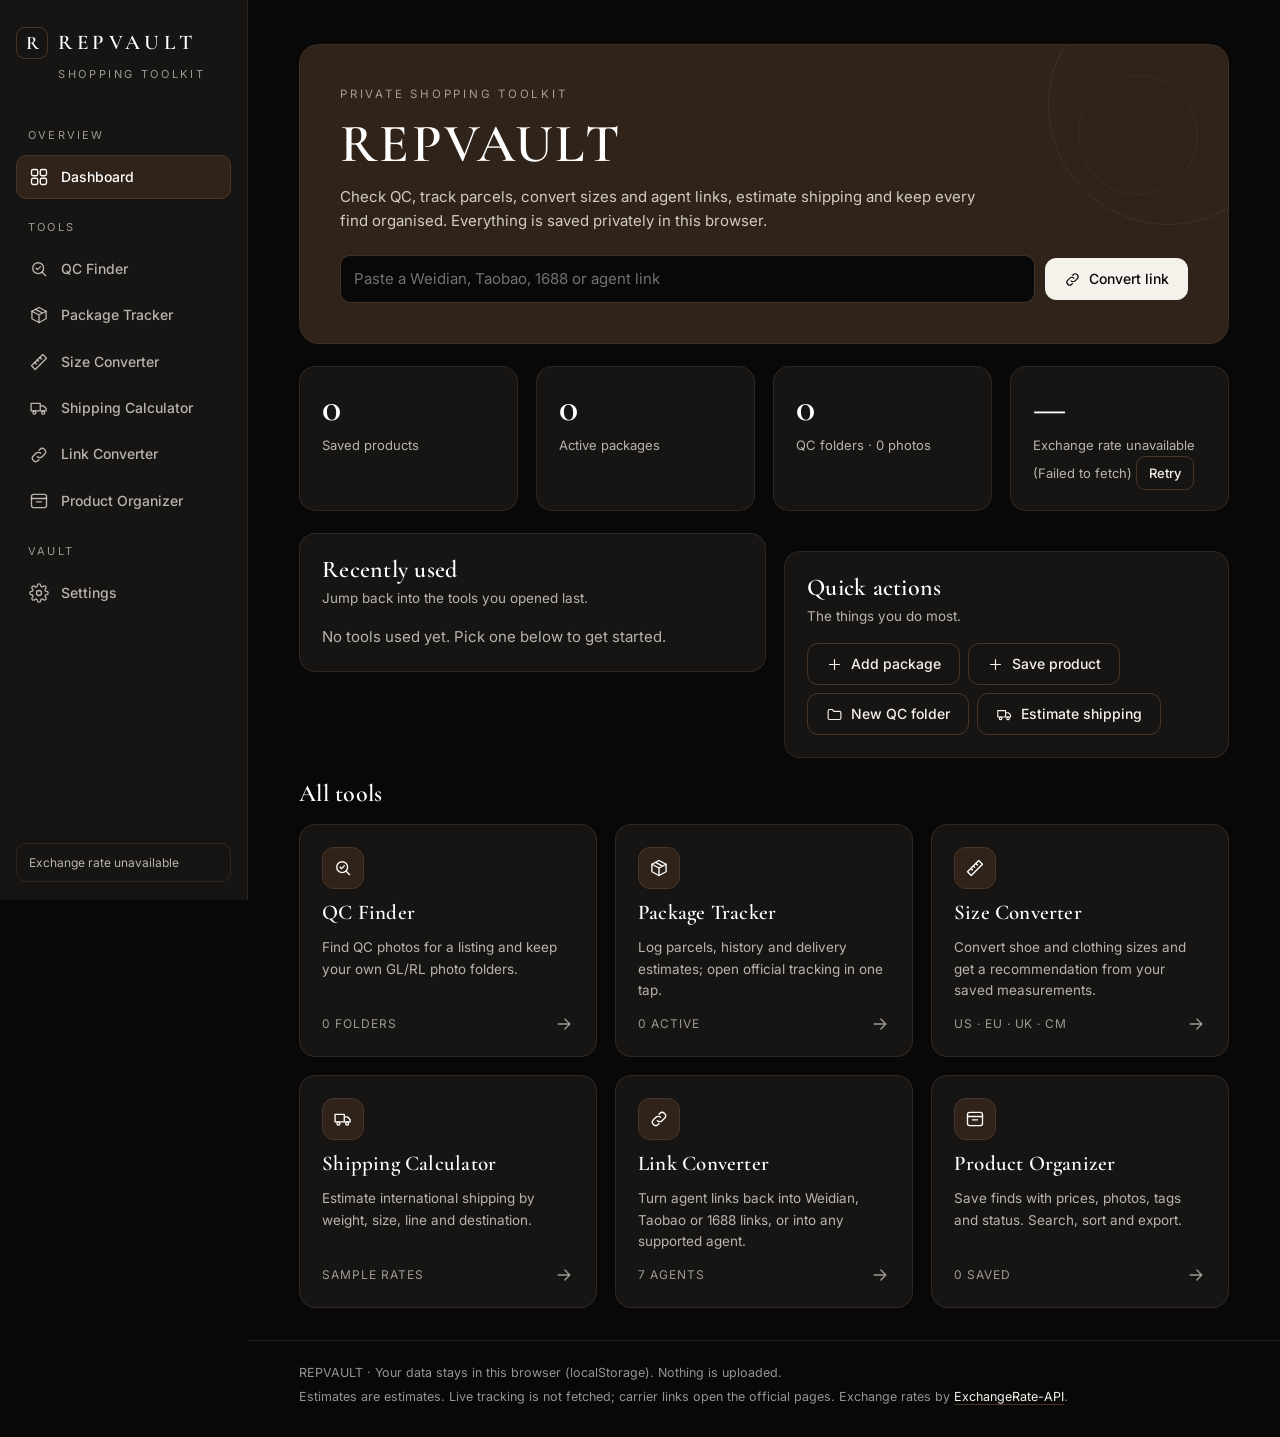
==== index.html @ cf586e97 "REPVAULT: premium shopping toolkit (7 tools, hash SPA, localStorage)" ====
<!doctype html>
<html lang="en">
<head>
  <meta charset="utf-8">
  <meta name="viewport" content="width=device-width, initial-scale=1">
  <title>REPVAULT · Shopping Toolkit</title>
  <meta name="description" content="REPVAULT is a premium toolkit for agent shoppers: QC organizer, package tracker, size converter, shipping estimator, link converter and product organizer.">
  <meta name="theme-color" content="#080808">
  <meta property="og:type" content="website">
  <meta property="og:title" content="REPVAULT · Shopping Toolkit">
  <meta property="og:description" content="QC photos, packages, sizes, shipping estimates, agent links and saved products in one private vault.">
  <meta property="og:url" content="https://darenazhekbarovaboba-source.github.io/repvault/">
  <meta property="og:image" content="https://darenazhekbarovaboba-source.github.io/repvault/assets/og-image.png">
  <meta name="twitter:card" content="summary_large_image">
  <link rel="icon" href="assets/favicon.svg" type="image/svg+xml">
  <link rel="preconnect" href="https://fonts.googleapis.com">
  <link rel="preconnect" href="https://fonts.gstatic.com" crossorigin>
  <link href="https://fonts.googleapis.com/css2?family=Cormorant+Garamond:wght@500;600&family=Inter:wght@400;500;600&display=swap" rel="stylesheet">
  <link rel="stylesheet" href="css/styles.css">
</head>
<body>
  <a class="skip-link" href="#main">Skip to content</a>

  <header class="topbar">
    <button class="icon-btn menu-btn" id="menu-btn" type="button" aria-label="Open menu" aria-controls="sidebar" aria-expanded="false">
      <svg viewBox="0 0 24 24" aria-hidden="true"><path d="M4 7h16M4 12h16M4 17h16"/></svg>
    </button>
    <a class="brand brand--top" href="#/dashboard" aria-label="REPVAULT home"><span class="brand-mark" aria-hidden="true">R</span><span class="brand-word">REPVAULT</span></a>
    <span class="topbar-spacer"></span>
  </header>

  <div class="scrim" id="scrim" hidden></div>

  <aside class="sidebar" id="sidebar" aria-label="Primary">
    <a class="brand" href="#/dashboard" aria-label="REPVAULT home"><span class="brand-mark" aria-hidden="true">R</span><span class="brand-word">REPVAULT</span></a>
    <p class="brand-sub">Shopping toolkit</p>
    <nav class="nav" id="nav"></nav>
    <div class="sidebar-foot">
      <div class="fx-chip" id="fx-chip" aria-live="polite">Loading rate…</div>
    </div>
  </aside>

  <main id="main" class="main" tabindex="-1">
    <div id="view" class="view" aria-live="polite"></div>
    <footer class="footer">
      <p>REPVAULT · Your data stays in this browser (localStorage). Nothing is uploaded.</p>
      <p>Estimates are estimates. Live tracking is not fetched; carrier links open the official pages. Exchange rates by <a href="https://www.exchangerate-api.com" target="_blank" rel="noopener">ExchangeRate-API</a>.</p>
    </footer>
  </main>

  <div class="toasts" id="toasts" role="status" aria-live="polite" aria-atomic="false"></div>

  <dialog class="modal" id="modal" aria-labelledby="modal-title">
    <form method="dialog" class="modal-inner" id="modal-form">
      <div class="modal-head">
        <h2 id="modal-title" class="modal-title"></h2>
        <button class="icon-btn" type="button" data-modal-close aria-label="Close">
          <svg viewBox="0 0 24 24" aria-hidden="true"><path d="M6 6l12 12M18 6L6 18"/></svg>
        </button>
      </div>
      <div class="modal-body" id="modal-body"></div>
      <div class="modal-actions" id="modal-actions"></div>
    </form>
  </dialog>

  <dialog class="lightbox" id="lightbox" aria-label="Photo viewer">
    <div class="lightbox-inner">
      <button class="icon-btn lb-close" type="button" id="lb-close" aria-label="Close viewer"><svg viewBox="0 0 24 24" aria-hidden="true"><path d="M6 6l12 12M18 6L6 18"/></svg></button>
      <button class="icon-btn lb-nav lb-prev" type="button" id="lb-prev" aria-label="Previous photo"><svg viewBox="0 0 24 24" aria-hidden="true"><path d="M15 5l-7 7 7 7"/></svg></button>
      <figure class="lb-figure"><img id="lb-img" alt=""><figcaption id="lb-cap"></figcaption></figure>
      <button class="icon-btn lb-nav lb-next" type="button" id="lb-next" aria-label="Next photo"><svg viewBox="0 0 24 24" aria-hidden="true"><path d="M9 5l7 7-7 7"/></svg></button>
    </div>
  </dialog>

  <noscript><p class="noscript">REPVAULT needs JavaScript to run.</p></noscript>

  <script src="js/core.js"></script>
  <script src="js/links.js"></script>
  <script src="js/tools/dashboard.js"></script>
  <script src="js/tools/qc.js"></script>
  <script src="js/tools/packages.js"></script>
  <script src="js/tools/sizes.js"></script>
  <script src="js/tools/shipping.js"></script>
  <script src="js/tools/converter.js"></script>
  <script src="js/tools/products.js"></script>
  <script src="js/tools/settings.js"></script>
  <script src="js/app.js"></script>
</body>
</html>
---- css/styles.css ----
/* REPVAULT — strict palette: #080808 #171513 #302319 #493629 #F5F1EB #FFFFFF */
:root {
  --black: #080808;
  --char: #171513;
  --brown: #302319;
  --warm: #493629;
  --off: #F5F1EB;
  --white: #FFFFFF;

  --text: var(--off);
  --text-strong: var(--white);
  --muted: rgba(245, 241, 235, 0.72);
  --faint: rgba(245, 241, 235, 0.6);
  --line: rgba(73, 54, 41, 0.9);
  --line-soft: rgba(73, 54, 41, 0.55);
  --overlay: rgba(8, 8, 8, 0.78);

  --radius: 16px;
  --radius-sm: 10px;
  --radius-xs: 7px;
  --sidebar-w: 248px;
  --topbar-h: 60px;
  --ease: cubic-bezier(.2, .7, .2, 1);
  --serif: "Cormorant Garamond", "Iowan Old Style", Georgia, serif;
  --sans: "Inter", ui-sans-serif, system-ui, -apple-system, "Segoe UI", Roboto, sans-serif;
  --mono: ui-monospace, SFMono-Regular, Menlo, Consolas, monospace;
}

*, *::before, *::after { box-sizing: border-box; }
html { -webkit-text-size-adjust: 100%; scroll-behavior: smooth; }
body {
  margin: 0;
  background: var(--black);
  color: var(--text);
  font: 400 15px/1.6 var(--sans);
  -webkit-font-smoothing: antialiased;
  min-height: 100vh;
}
img { max-width: 100%; display: block; }
a { color: var(--off); text-underline-offset: 3px; text-decoration-color: var(--warm); }
a:hover { color: var(--white); text-decoration-color: var(--off); }
button, input, select, textarea { font: inherit; color: inherit; }
svg { width: 20px; height: 20px; fill: none; stroke: currentColor; stroke-width: 1.6; stroke-linecap: round; stroke-linejoin: round; flex: none; }
h1, h2, h3 { font-family: var(--serif); font-weight: 600; color: var(--text-strong); letter-spacing: .01em; margin: 0; line-height: 1.15; }
h1 { font-size: clamp(30px, 4vw, 44px); }
h2 { font-size: 24px; }
h3 { font-size: 19px; }
p { margin: 0; }
::selection { background: var(--warm); color: var(--white); }

:focus-visible { outline: 2px solid var(--off); outline-offset: 2px; border-radius: 6px; }

.skip-link {
  position: fixed; left: 12px; top: -60px; z-index: 100;
  background: var(--off); color: var(--black); padding: 10px 14px; border-radius: var(--radius-xs);
  font-weight: 600; text-decoration: none; transition: top .2s var(--ease);
}
.skip-link:focus { top: 12px; }
.sr-only { position: absolute !important; width: 1px; height: 1px; padding: 0; margin: -1px; overflow: hidden; clip: rect(0 0 0 0); white-space: nowrap; border: 0; }
.noscript { padding: 24px; text-align: center; }

/* ---------- Layout ---------- */
.topbar {
  display: none; position: sticky; top: 0; z-index: 30; height: var(--topbar-h);
  align-items: center; gap: 10px; padding: 0 14px;
  background: rgba(8, 8, 8, 0.92); border-bottom: 1px solid var(--line-soft);
  backdrop-filter: blur(10px);
}
.topbar-spacer { width: 40px; }
.brand { display: inline-flex; align-items: center; gap: 10px; text-decoration: none; color: var(--white); }
.brand--top { margin: 0 auto; }
.brand-mark {
  width: 32px; height: 32px; border-radius: 9px; display: grid; place-items: center;
  background: var(--char); border: 1px solid var(--warm); font-family: var(--serif); font-weight: 600; font-size: 19px;
}
.brand-word { font-family: var(--serif); font-weight: 600; font-size: 21px; letter-spacing: .22em; }
.brand-sub { color: var(--faint); font-size: 11px; letter-spacing: .24em; text-transform: uppercase; margin: 6px 0 26px 42px; }

.sidebar {
  position: fixed; inset: 0 auto 0 0; width: var(--sidebar-w); z-index: 40;
  background: var(--char); border-right: 1px solid var(--line-soft);
  padding: 26px 16px 18px; display: flex; flex-direction: column; overflow-y: auto;
}
.nav { display: flex; flex-direction: column; gap: 2px; }
.nav-group { color: var(--faint); font-size: 11px; letter-spacing: .2em; text-transform: uppercase; margin: 18px 12px 8px; }
.nav a {
  display: flex; align-items: center; gap: 12px; padding: 10px 12px; border-radius: var(--radius-sm);
  color: var(--muted); text-decoration: none; font-weight: 500; font-size: 14px;
  border: 1px solid transparent; transition: background .2s var(--ease), color .2s var(--ease), border-color .2s var(--ease);
}
.nav a:hover { background: rgba(48, 35, 25, .55); color: var(--white); }
.nav a[aria-current="page"] { background: var(--brown); color: var(--white); border-color: var(--warm); }
.sidebar-foot { margin-top: auto; padding-top: 18px; }
.fx-chip { font-size: 12px; color: var(--muted); border: 1px solid var(--line-soft); border-radius: var(--radius-sm); padding: 10px 12px; line-height: 1.45; }
.fx-chip strong { color: var(--white); font-weight: 600; }

.main { margin-left: var(--sidebar-w); min-height: 100vh; display: flex; flex-direction: column; outline: none; scroll-margin-top: 16px; }
.view { padding: 44px clamp(18px, 4vw, 56px) 32px; max-width: 1240px; width: 100%; flex: 1; }
.view-enter { animation: rise .45s var(--ease) both; }
@keyframes rise { from { opacity: 0; transform: translateY(8px); } to { opacity: 1; transform: none; } }
.footer { padding: 22px clamp(18px, 4vw, 56px) 30px; color: var(--faint); font-size: 12.5px; border-top: 1px solid var(--line-soft); display: grid; gap: 4px; max-width: 1240px; }

.scrim { position: fixed; inset: 0; background: var(--overlay); z-index: 35; }

@media (max-width: 960px) {
  .topbar { display: flex; }
  .sidebar { transform: translateX(-102%); transition: transform .3s var(--ease); box-shadow: none; }
  .sidebar.open { transform: none; }
  .sidebar .brand { display: none; }
  .brand-sub { margin: 0 0 14px 12px; }
  .main { margin-left: 0; scroll-margin-top: calc(var(--topbar-h) + 12px); }
  .view { padding-top: 28px; }
}

/* ---------- Page header ---------- */
.page-head { display: flex; flex-wrap: wrap; align-items: flex-end; justify-content: space-between; gap: 16px; margin-bottom: 28px; }
.eyebrow { color: var(--faint); font-size: 11.5px; letter-spacing: .24em; text-transform: uppercase; margin-bottom: 10px; display: block; }
.lede { color: var(--muted); max-width: 640px; margin-top: 10px; }
.page-actions { display: flex; flex-wrap: wrap; gap: 10px; }

/* ---------- Cards / grids ---------- */
.card {
  background: var(--char); border: 1px solid var(--line-soft); border-radius: var(--radius);
  padding: 22px; min-width: 0;
}
.card + .card { margin-top: 18px; }
.card-head { display: flex; align-items: center; justify-content: space-between; gap: 12px; margin-bottom: 16px; flex-wrap: wrap; }
.card-sub { color: var(--muted); font-size: 13.5px; margin-top: 4px; }
.grid { display: grid; gap: 18px; }
.grid-2 { grid-template-columns: repeat(2, minmax(0, 1fr)); }
.grid-3 { grid-template-columns: repeat(3, minmax(0, 1fr)); }
.grid-4 { grid-template-columns: repeat(4, minmax(0, 1fr)); }
.split { display: grid; grid-template-columns: minmax(0, 1.05fr) minmax(0, 1fr); gap: 18px; align-items: start; }
@media (max-width: 1100px) { .grid-4 { grid-template-columns: repeat(2, minmax(0, 1fr)); } .grid-3 { grid-template-columns: repeat(2, minmax(0, 1fr)); } }
@media (max-width: 820px) { .split, .grid-2 { grid-template-columns: minmax(0, 1fr); } }
@media (max-width: 560px) { .grid-3, .grid-4 { grid-template-columns: minmax(0, 1fr); } .grid-4.stats { grid-template-columns: repeat(2, minmax(0, 1fr)); gap: 12px; } .grid-4.stats .stat-num { font-size: 32px; } .card { padding: 18px; } }
.stack { display: grid; gap: 14px; }
.row { display: flex; gap: 10px; align-items: center; flex-wrap: wrap; }
.row-end { justify-content: flex-end; }
.spacer { flex: 1; }
.divider { height: 1px; background: var(--line-soft); margin: 18px 0; border: 0; }

/* Tool tiles */
.tile {
  display: flex; flex-direction: column; gap: 12px; text-decoration: none; color: var(--text);
  background: var(--char); border: 1px solid var(--line-soft); border-radius: var(--radius); padding: 22px;
  transition: transform .25s var(--ease), border-color .25s var(--ease), background .25s var(--ease);
  min-width: 0;
}
.tile:hover { transform: translateY(-3px); border-color: var(--warm); background: #1b1815; color: var(--text); }
.tile-icon { width: 42px; height: 42px; border-radius: 12px; display: grid; place-items: center; background: var(--brown); border: 1px solid var(--warm); color: var(--white); }
.tile h3 { font-size: 21px; }
.tile p { color: var(--muted); font-size: 13.5px; }
.tile-meta { margin-top: auto; color: var(--faint); font-size: 12px; letter-spacing: .08em; text-transform: uppercase; display: flex; justify-content: space-between; align-items: center; }

.stat { background: var(--char); border: 1px solid var(--line-soft); border-radius: var(--radius); padding: 20px 22px; }
.stat-num { font-family: var(--serif); font-size: 40px; font-weight: 600; color: var(--white); line-height: 1; }
.stat-label { color: var(--muted); font-size: 13px; margin-top: 8px; }

.hero {
  border: 1px solid var(--line-soft); border-radius: calc(var(--radius) + 4px); padding: clamp(24px, 4vw, 40px);
  background: var(--brown); position: relative; overflow: hidden; margin-bottom: 22px;
}
.hero::after { content: ""; position: absolute; right: -60px; top: -60px; width: 240px; height: 240px; border-radius: 50%; border: 1px solid var(--warm); opacity: .7; }
.hero::before { content: ""; position: absolute; right: 30px; top: 30px; width: 120px; height: 120px; border-radius: 50%; border: 1px solid var(--warm); opacity: .5; }
.hero h1 { font-size: clamp(34px, 5vw, 54px); letter-spacing: .04em; }
.hero .lede { color: rgba(245, 241, 235, .82); }
.hero .row { margin-top: 22px; position: relative; z-index: 1; }

/* ---------- Forms ---------- */
.field { display: grid; gap: 6px; min-width: 0; }
.field > span, .label { font-size: 12.5px; font-weight: 500; color: var(--muted); letter-spacing: .02em; }
.hint { font-size: 12.5px; color: var(--faint); }
.input, .select, .textarea {
  width: 100%; background: var(--black); border: 1px solid var(--line); border-radius: var(--radius-sm);
  padding: 11px 13px; color: var(--white); min-height: 44px; transition: border-color .2s var(--ease), background .2s var(--ease);
}
.textarea { min-height: 96px; resize: vertical; line-height: 1.5; }
.input::placeholder, .textarea::placeholder { color: rgba(245, 241, 235, .45); }
.input:hover, .select:hover, .textarea:hover { border-color: rgba(245, 241, 235, .35); }
.input:focus, .select:focus, .textarea:focus { outline: none; border-color: var(--off); background: #0d0c0b; }
.input[aria-invalid="true"], .textarea[aria-invalid="true"] { border-color: var(--off); border-style: dashed; }
.select { appearance: none; padding-right: 36px; background-image: url("data:image/svg+xml,%3Csvg xmlns='http://www.w3.org/2000/svg' viewBox='0 0 24 24' fill='none' stroke='%23F5F1EB' stroke-width='1.8' stroke-linecap='round'%3E%3Cpath d='M6 9l6 6 6-6'/%3E%3C/svg%3E"); background-repeat: no-repeat; background-position: right 12px center; background-size: 16px; }
.select option { background: var(--char); color: var(--off); }
.field-error { font-size: 12.5px; color: var(--white); display: flex; gap: 6px; align-items: center; }
.field-error::before { content: "!"; display: inline-grid; place-items: center; width: 16px; height: 16px; border-radius: 50%; border: 1px solid var(--off); font-size: 11px; font-weight: 700; }
.form-grid { display: grid; gap: 14px; grid-template-columns: repeat(2, minmax(0, 1fr)); }
.form-grid .full { grid-column: 1 / -1; }
@media (max-width: 560px) { .form-grid { grid-template-columns: minmax(0, 1fr); } }
.input-group { display: flex; gap: 8px; }
.input-group .input { flex: 1; min-width: 0; }
input[type="file"].input { padding: 9px; }
input[type="file"]::file-selector-button { background: var(--brown); color: var(--off); border: 1px solid var(--warm); border-radius: 8px; padding: 6px 12px; margin-right: 10px; cursor: pointer; }
input[type="date"]::-webkit-calendar-picker-indicator { filter: invert(.9); }
input[type="checkbox"] { accent-color: var(--off); width: 18px; height: 18px; }

/* Segmented */
.seg { display: inline-flex; padding: 3px; background: var(--black); border: 1px solid var(--line); border-radius: 12px; gap: 2px; flex-wrap: wrap; }
.seg button { border: 0; background: transparent; color: var(--muted); padding: 7px 14px; border-radius: 9px; cursor: pointer; font-size: 13px; font-weight: 500; min-height: 34px; transition: background .2s var(--ease), color .2s var(--ease); }
.seg button:hover { color: var(--white); }
.seg button[aria-pressed="true"], .seg button[aria-selected="true"] { background: var(--off); color: var(--black); }

/* ---------- Buttons ---------- */
.btn {
  display: inline-flex; align-items: center; justify-content: center; gap: 8px; min-height: 42px;
  padding: 0 18px; border-radius: 11px; border: 1px solid var(--warm); background: transparent; color: var(--off);
  font-weight: 500; font-size: 14px; cursor: pointer; text-decoration: none; white-space: nowrap;
  transition: background .2s var(--ease), border-color .2s var(--ease), color .2s var(--ease), transform .15s var(--ease);
}
.btn:hover { background: var(--brown); border-color: rgba(245, 241, 235, .4); color: var(--white); }
.btn:active { transform: translateY(1px); }
.btn svg { width: 17px; height: 17px; }
.btn-primary { background: var(--off); color: var(--black); border-color: var(--off); }
.btn-primary:hover { background: var(--white); color: var(--black); border-color: var(--white); }
.btn-ghost { border-color: transparent; }
.btn-ghost:hover { border-color: var(--line); }
.btn-sm { min-height: 34px; padding: 0 12px; font-size: 13px; border-radius: 9px; }
.btn-danger:hover { background: var(--off); color: var(--black); border-color: var(--off); }
.btn[disabled], .btn[aria-busy="true"] { opacity: .55; cursor: not-allowed; pointer-events: none; }
.icon-btn { width: 40px; height: 40px; display: inline-grid; place-items: center; border-radius: 10px; border: 1px solid transparent; background: transparent; color: var(--off); cursor: pointer; transition: background .2s var(--ease), border-color .2s var(--ease); }
.icon-btn:hover { background: var(--brown); border-color: var(--warm); }

.spinner { width: 16px; height: 16px; border-radius: 50%; border: 2px solid rgba(245, 241, 235, .25); border-top-color: var(--off); animation: spin .8s linear infinite; display: inline-block; flex: none; }
@keyframes spin { to { transform: rotate(360deg); } }
.skeleton { background: var(--brown); border-radius: 8px; animation: pulse 1.4s ease-in-out infinite; min-height: 14px; }
@keyframes pulse { 50% { opacity: .5; } }

/* ---------- Badges / status (palette-only, distinguished by fill/border/weight) ---------- */
.badge {
  display: inline-flex; align-items: center; gap: 6px; padding: 3px 10px; border-radius: 999px;
  font-size: 12px; font-weight: 500; border: 1px solid var(--warm); color: var(--off); background: transparent; white-space: nowrap; line-height: 1.5;
}
.badge-solid { background: var(--off); color: var(--black); border-color: var(--off); font-weight: 600; }
.badge-brown { background: var(--brown); border-color: var(--warm); }
.badge-dashed { border-style: dashed; border-color: var(--off); font-weight: 600; }
.badge-muted { color: var(--muted); border-color: var(--line-soft); }
.badge .dot { width: 6px; height: 6px; border-radius: 50%; background: currentColor; }
.badge-ring .dot { background: transparent; border: 1.5px solid currentColor; width: 8px; height: 8px; }

/* ---------- Notices ---------- */
.notice { display: flex; gap: 12px; align-items: flex-start; border: 1px solid var(--line); background: rgba(48, 35, 25, .5); border-radius: var(--radius-sm); padding: 12px 14px; font-size: 13.5px; color: var(--muted); }
.notice svg { margin-top: 2px; color: var(--off); }
.notice strong { color: var(--white); font-weight: 600; }
.notice-error { border-style: dashed; border-color: var(--off); color: var(--off); background: transparent; }

.empty { text-align: center; padding: 42px 20px; color: var(--muted); border: 1px dashed var(--line); border-radius: var(--radius); }
.empty h3 { margin-bottom: 6px; }
.empty .btn { margin-top: 16px; }
.empty-icon { width: 52px; height: 52px; margin: 0 auto 14px; border-radius: 14px; display: grid; place-items: center; border: 1px solid var(--warm); background: var(--brown); color: var(--white); }

/* ---------- Tables ---------- */
.table-wrap { overflow-x: auto; border: 1px solid var(--line-soft); border-radius: var(--radius-sm); }
table { width: 100%; border-collapse: collapse; font-size: 13.5px; }
th, td { padding: 10px 12px; text-align: left; border-bottom: 1px solid var(--line-soft); white-space: nowrap; }
th { color: var(--faint); font-weight: 500; font-size: 11.5px; letter-spacing: .12em; text-transform: uppercase; background: rgba(48, 35, 25, .35); }
tr:last-child td { border-bottom: 0; }
tr.is-hit td { background: var(--brown); color: var(--white); font-weight: 600; }
td .input { min-height: 36px; padding: 6px 9px; min-width: 76px; }
.num { font-variant-numeric: tabular-nums; }

/* ---------- Lists / items ---------- */
.list { display: grid; gap: 12px; }
.item { background: var(--char); border: 1px solid var(--line-soft); border-radius: var(--radius); padding: 18px; display: grid; gap: 12px; transition: border-color .2s var(--ease); min-width: 0; }
.item:hover { border-color: var(--warm); }
.item-head { display: flex; gap: 12px; align-items: flex-start; justify-content: space-between; flex-wrap: wrap; }
.item-title { font-family: var(--serif); font-size: 21px; font-weight: 600; color: var(--white); overflow-wrap: anywhere; }
.item-meta { color: var(--muted); font-size: 13px; display: flex; flex-wrap: wrap; gap: 6px 14px; }
.mono { font-family: var(--mono); font-size: 13px; overflow-wrap: anywhere; }
.actions { display: flex; flex-wrap: wrap; gap: 8px; }

.timeline { list-style: none; margin: 0; padding: 0 0 0 4px; display: grid; gap: 10px; }
.timeline li { position: relative; padding-left: 20px; font-size: 13.5px; }
.timeline li::before { content: ""; position: absolute; left: 0; top: 7px; width: 8px; height: 8px; border-radius: 50%; border: 1.5px solid var(--off); }
.timeline li:first-child::before { background: var(--off); }
.timeline li:not(:last-child)::after { content: ""; position: absolute; left: 3.5px; top: 18px; bottom: -10px; width: 1px; background: var(--warm); }
.timeline time { color: var(--faint); font-size: 12px; display: block; }
.timeline p { overflow-wrap: anywhere; }

/* Products */
.products.grid-view { display: grid; gap: 16px; grid-template-columns: repeat(auto-fill, minmax(230px, 1fr)); }
.products.list-view { display: grid; gap: 12px; }
.pcard { background: var(--char); border: 1px solid var(--line-soft); border-radius: var(--radius); overflow: hidden; display: flex; flex-direction: column; transition: transform .25s var(--ease), border-color .25s var(--ease); min-width: 0; }
.pcard:hover { border-color: var(--warm); transform: translateY(-2px); }
.pcard-img { aspect-ratio: 4 / 3; background: var(--brown); display: grid; place-items: center; color: var(--faint); overflow: hidden; border: 0; padding: 0; width: 100%; cursor: pointer; }
.pcard-img img { width: 100%; height: 100%; object-fit: cover; }
.pcard-img.is-empty { cursor: default; }
.pcard-body { padding: 16px; display: grid; gap: 8px; flex: 1; align-content: start; }
.pcard-title { font-family: var(--serif); font-size: 20px; font-weight: 600; color: var(--white); line-height: 1.2; overflow-wrap: anywhere; }
.price { font-variant-numeric: tabular-nums; color: var(--white); font-weight: 600; }
.price small { color: var(--muted); font-weight: 400; margin-left: 6px; }
.tags { display: flex; flex-wrap: wrap; gap: 6px; }
.pcard-foot { padding: 12px 16px; border-top: 1px solid var(--line-soft); display: flex; gap: 6px; flex-wrap: wrap; }
.list-view .pcard { flex-direction: row; }
.list-view .pcard-img { width: 150px; aspect-ratio: auto; min-height: 120px; flex: none; }
.list-view .pcard-foot { border-top: 0; border-left: 1px solid var(--line-soft); flex-direction: column; justify-content: center; }
@media (max-width: 640px) {
  .list-view .pcard { flex-direction: column; }
  .list-view .pcard-img { width: 100%; aspect-ratio: 16 / 9; }
  .list-view .pcard-foot { border-left: 0; border-top: 1px solid var(--line-soft); flex-direction: row; }
}

/* Photos */
.photos { display: grid; grid-template-columns: repeat(auto-fill, minmax(96px, 1fr)); gap: 10px; }
.photo { position: relative; aspect-ratio: 1; border-radius: var(--radius-sm); overflow: hidden; border: 1px solid var(--line-soft); background: var(--brown); }
.photo > button.photo-open { border: 0; padding: 0; width: 100%; height: 100%; cursor: zoom-in; background: none; }
.photo img { width: 100%; height: 100%; object-fit: cover; }
.photo .photo-del { position: absolute; top: 5px; right: 5px; width: 30px; height: 30px; border-radius: 8px; background: var(--overlay); border: 1px solid var(--warm); color: var(--off); display: grid; place-items: center; cursor: pointer; }
.photo .photo-del svg { width: 15px; height: 15px; }
.photo .photo-del:hover { background: var(--off); color: var(--black); }

/* Results */
.result { border: 1px solid var(--warm); border-radius: var(--radius-sm); padding: 16px; background: var(--black); display: grid; gap: 10px; }
.kv { display: grid; grid-template-columns: max-content 1fr; gap: 6px 14px; font-size: 13.5px; }
.kv dt { color: var(--faint); }
.kv dd { margin: 0; color: var(--white); overflow-wrap: anywhere; min-width: 0; }
.big-num { font-family: var(--serif); font-size: 44px; font-weight: 600; color: var(--white); line-height: 1; font-variant-numeric: tabular-nums; }
.out-line { display: grid; grid-template-columns: minmax(0, 1fr) auto; gap: 8px; align-items: center; padding: 10px 12px; border: 1px solid var(--line-soft); border-radius: var(--radius-sm); background: var(--black); }
.out-line .mono { font-size: 12.5px; color: var(--off); }

/* ---------- Toasts ---------- */
.toasts { position: fixed; right: 18px; bottom: 18px; z-index: 90; display: grid; gap: 10px; width: min(360px, calc(100vw - 36px)); }
.toast {
  display: flex; gap: 10px; align-items: flex-start; padding: 13px 14px; border-radius: 12px;
  background: var(--char); border: 1px solid var(--warm); color: var(--off); font-size: 13.5px;
  box-shadow: 0 12px 30px rgba(8, 8, 8, .6); animation: toastIn .3s var(--ease) both;
}
.toast.is-error { border-style: dashed; border-color: var(--off); }
.toast.is-success { background: var(--off); color: var(--black); border-color: var(--off); }
.toast.leaving { animation: toastOut .25s var(--ease) both; }
.toast-msg { flex: 1; overflow-wrap: anywhere; }
@keyframes toastIn { from { opacity: 0; transform: translateY(10px); } to { opacity: 1; transform: none; } }
@keyframes toastOut { to { opacity: 0; transform: translateY(6px); } }

/* ---------- Modal ---------- */
dialog { padding: 0; border: 0; background: transparent; color: var(--off); max-width: none; max-height: none; }
dialog::backdrop { background: var(--overlay); backdrop-filter: blur(3px); }
.modal { width: min(620px, calc(100vw - 24px)); }
.modal[open] { animation: rise .3s var(--ease) both; }
.modal-inner { background: var(--char); border: 1px solid var(--warm); border-radius: calc(var(--radius) + 2px); max-height: calc(100vh - 40px); display: flex; flex-direction: column; overflow: hidden; }
.modal-head { display: flex; align-items: center; justify-content: space-between; gap: 12px; padding: 18px 20px; border-bottom: 1px solid var(--line-soft); }
.modal-body { padding: 20px; overflow-y: auto; display: grid; gap: 14px; }
.modal-body p { color: var(--muted); }
.modal-actions { display: flex; gap: 10px; justify-content: flex-end; padding: 16px 20px; border-top: 1px solid var(--line-soft); flex-wrap: wrap; }
.modal-actions:empty { display: none; }

.lightbox { width: 100vw; height: 100vh; }
.lightbox[open] { display: grid; }
.lightbox::backdrop { background: rgba(8, 8, 8, .94); }
.lightbox-inner { position: relative; width: 100%; height: 100%; display: grid; grid-template-columns: auto 1fr auto; align-items: center; gap: 8px; padding: 56px 12px 24px; }
.lb-figure { margin: 0; display: grid; justify-items: center; gap: 10px; min-width: 0; height: 100%; align-content: center; }
.lb-figure img { max-height: calc(100vh - 140px); max-width: 100%; object-fit: contain; border-radius: var(--radius-sm); border: 1px solid var(--warm); }
.lb-figure figcaption { color: var(--muted); font-size: 13px; text-align: center; }
.lb-close { position: absolute; top: 10px; right: 12px; }
.lb-nav { width: 46px; height: 46px; border-color: var(--warm); }

/* ---------- Misc ---------- */
.kbd { font-family: var(--mono); font-size: 12px; padding: 1px 6px; border: 1px solid var(--warm); border-radius: 5px; }
.muted { color: var(--muted); }
.faint { color: var(--faint); }
.strong { color: var(--white); font-weight: 600; }
.small { font-size: 12.5px; }
.center { text-align: center; }
.wrap-anywhere { overflow-wrap: anywhere; }
.hidden { display: none !important; }
.chip-list { display: flex; flex-wrap: wrap; gap: 8px; }
.chip { display: inline-flex; align-items: center; gap: 8px; padding: 8px 12px; border: 1px solid var(--line-soft); border-radius: 999px; color: var(--off); text-decoration: none; font-size: 13px; background: var(--char); transition: border-color .2s var(--ease); }
.chip:hover { border-color: var(--warm); color: var(--white); }
.chip svg { width: 16px; height: 16px; }
.notfound { text-align: center; padding: 60px 20px; }
.notfound .big-num { font-size: 96px; margin-bottom: 10px; }

@media (prefers-reduced-motion: reduce) {
  *, *::before, *::after { animation-duration: .001ms !important; animation-iteration-count: 1 !important; transition-duration: .001ms !important; scroll-behavior: auto !important; }
}
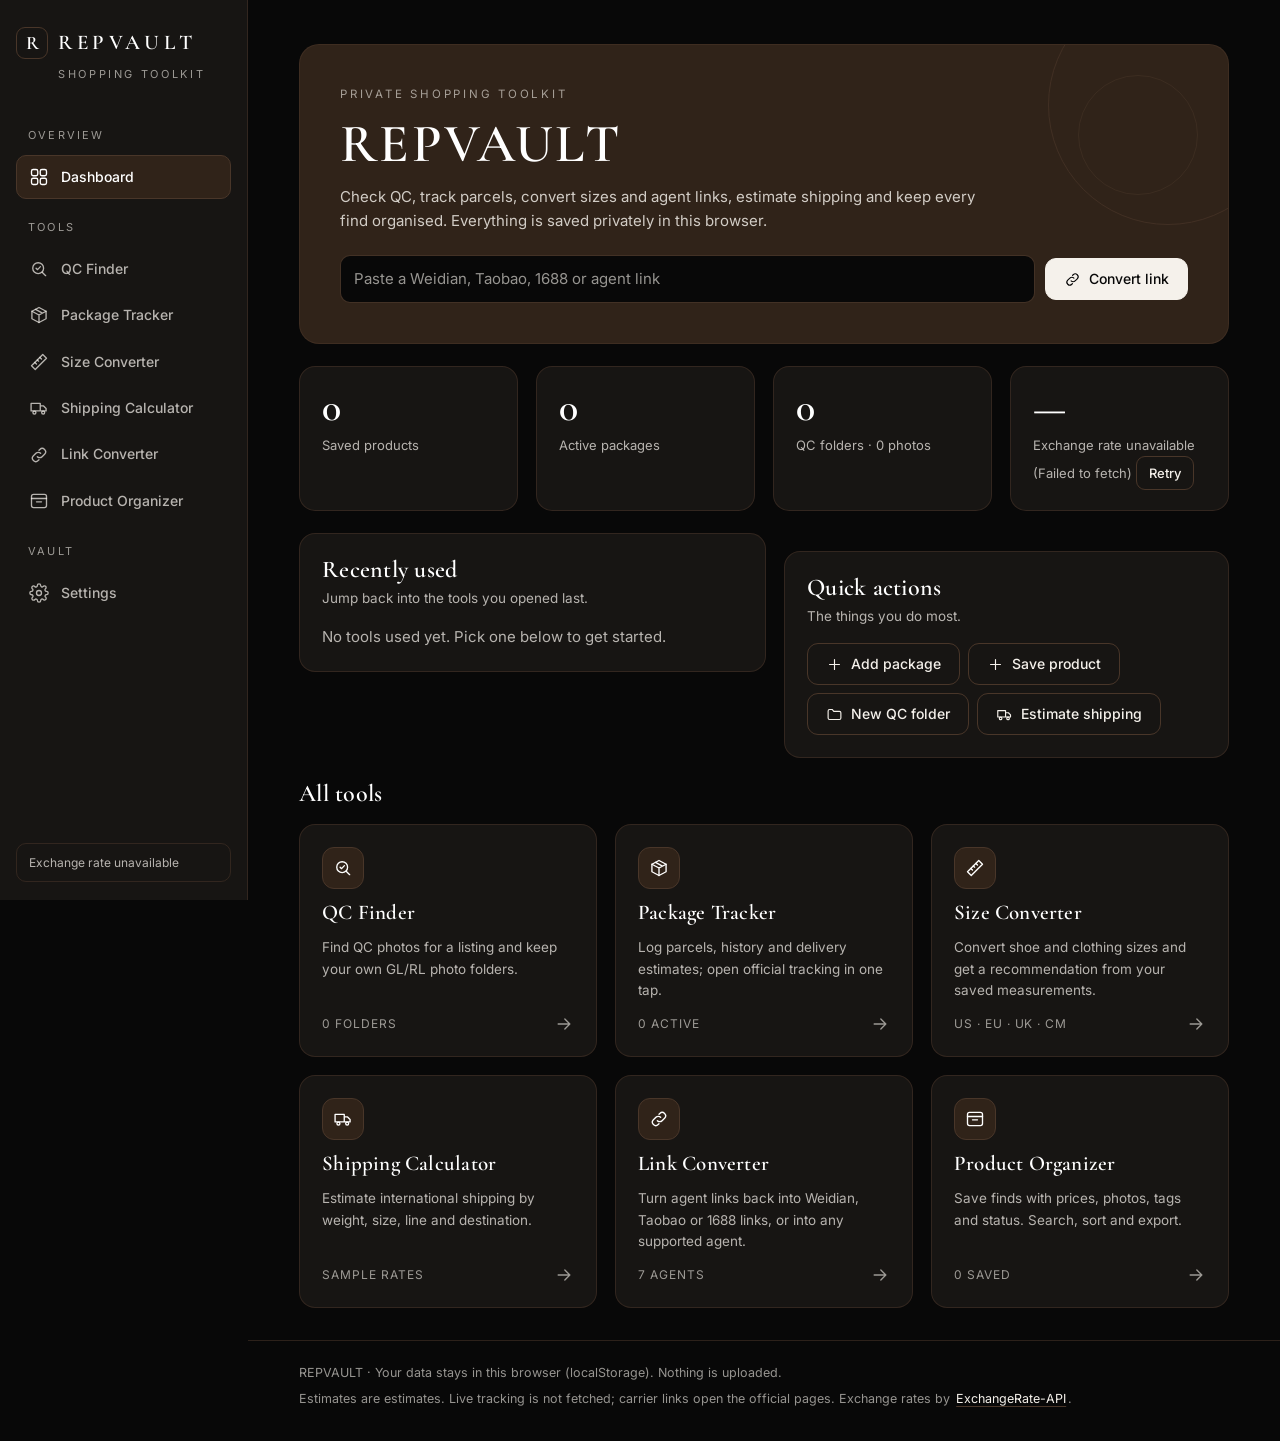
==== commit d0f9fa33: "QA fixes: Sugargoo /products format, ACBuy TB/WD/AL, 1688 offer without .html, Tmall notice, table o" ====
--- a/index.html
+++ b/index.html
@@ -41,13 +41,14 @@
   </aside>
 
   <main id="main" class="main" tabindex="-1">
-    <div id="view" class="view" aria-live="polite"></div>
+    <div id="view" class="view"></div>
     <footer class="footer">
       <p>REPVAULT · Your data stays in this browser (localStorage). Nothing is uploaded.</p>
       <p>Estimates are estimates. Live tracking is not fetched; carrier links open the official pages. Exchange rates by <a href="https://www.exchangerate-api.com" target="_blank" rel="noopener">ExchangeRate-API</a>.</p>
     </footer>
   </main>
 
+  <p class="sr-only" id="route-announcer" aria-live="polite" aria-atomic="true"></p>
   <div class="toasts" id="toasts" role="status" aria-live="polite" aria-atomic="false"></div>
 
   <dialog class="modal" id="modal" aria-labelledby="modal-title">
--- a/css/styles.css
+++ b/css/styles.css
@@ -27,7 +27,12 @@
 }
 
 *, *::before, *::after { box-sizing: border-box; }
-html { -webkit-text-size-adjust: 100%; scroll-behavior: smooth; }
+html { -webkit-text-size-adjust: 100%; scroll-behavior: smooth; color-scheme: dark; color: var(--off); background: var(--black); scrollbar-color: var(--warm) var(--char); }
+::-webkit-scrollbar { width: 10px; height: 10px; }
+::-webkit-scrollbar-track { background: var(--char); }
+::-webkit-scrollbar-thumb { background: var(--warm); border-radius: 10px; border: 2px solid var(--char); }
+::-webkit-scrollbar-thumb:hover { background: var(--brown); }
+::-webkit-scrollbar-corner { background: var(--char); }
 body {
   margin: 0;
   background: var(--black);
@@ -95,9 +100,10 @@
 .fx-chip strong { color: var(--white); font-weight: 600; }
 
 .main { margin-left: var(--sidebar-w); min-height: 100vh; display: flex; flex-direction: column; outline: none; scroll-margin-top: 16px; }
-.view { padding: 44px clamp(18px, 4vw, 56px) 32px; max-width: 1240px; width: 100%; flex: 1; }
+.view { padding: 44px clamp(18px, 4vw, 56px) 32px; max-width: 1240px; width: 100%; flex: 1; min-width: 0; }
 .view-enter { animation: rise .45s var(--ease) both; }
 @keyframes rise { from { opacity: 0; transform: translateY(8px); } to { opacity: 1; transform: none; } }
+.footer a { display: inline-block; min-height: 24px; line-height: 24px; padding: 0 2px; }
 .footer { padding: 22px clamp(18px, 4vw, 56px) 30px; color: var(--faint); font-size: 12.5px; border-top: 1px solid var(--line-soft); display: grid; gap: 4px; max-width: 1240px; }
 
 .scrim { position: fixed; inset: 0; background: var(--overlay); z-index: 35; }
@@ -138,7 +144,7 @@
 .row { display: flex; gap: 10px; align-items: center; flex-wrap: wrap; }
 .row-end { justify-content: flex-end; }
 .spacer { flex: 1; }
-.divider { height: 1px; background: var(--line-soft); margin: 18px 0; border: 0; }
+.divider { height: 1px; background: var(--line-soft); color: var(--warm); border: 0; border-color: transparent; margin: 18px 0; }
 
 /* Tool tiles */
 .tile {
@@ -147,7 +153,7 @@
   transition: transform .25s var(--ease), border-color .25s var(--ease), background .25s var(--ease);
   min-width: 0;
 }
-.tile:hover { transform: translateY(-3px); border-color: var(--warm); background: #1b1815; color: var(--text); }
+.tile:hover { transform: translateY(-3px); border-color: var(--warm); background: rgba(48, 35, 25, .45); color: var(--text); }
 .tile-icon { width: 42px; height: 42px; border-radius: 12px; display: grid; place-items: center; background: var(--brown); border: 1px solid var(--warm); color: var(--white); }
 .tile h3 { font-size: 21px; }
 .tile p { color: var(--muted); font-size: 13.5px; }
@@ -176,9 +182,9 @@
   padding: 11px 13px; color: var(--white); min-height: 44px; transition: border-color .2s var(--ease), background .2s var(--ease);
 }
 .textarea { min-height: 96px; resize: vertical; line-height: 1.5; }
-.input::placeholder, .textarea::placeholder { color: rgba(245, 241, 235, .45); }
+.input::placeholder, .textarea::placeholder { color: var(--faint); opacity: 1; }
 .input:hover, .select:hover, .textarea:hover { border-color: rgba(245, 241, 235, .35); }
-.input:focus, .select:focus, .textarea:focus { outline: none; border-color: var(--off); background: #0d0c0b; }
+.input:focus, .select:focus, .textarea:focus { outline: none; border-color: var(--off); background: var(--black); }
 .input[aria-invalid="true"], .textarea[aria-invalid="true"] { border-color: var(--off); border-style: dashed; }
 .select { appearance: none; padding-right: 36px; background-image: url("data:image/svg+xml,%3Csvg xmlns='http://www.w3.org/2000/svg' viewBox='0 0 24 24' fill='none' stroke='%23F5F1EB' stroke-width='1.8' stroke-linecap='round'%3E%3Cpath d='M6 9l6 6 6-6'/%3E%3C/svg%3E"); background-repeat: no-repeat; background-position: right 12px center; background-size: 16px; }
 .select option { background: var(--char); color: var(--off); }
@@ -196,13 +202,13 @@
 
 /* Segmented */
 .seg { display: inline-flex; padding: 3px; background: var(--black); border: 1px solid var(--line); border-radius: 12px; gap: 2px; flex-wrap: wrap; }
-.seg button { border: 0; background: transparent; color: var(--muted); padding: 7px 14px; border-radius: 9px; cursor: pointer; font-size: 13px; font-weight: 500; min-height: 34px; transition: background .2s var(--ease), color .2s var(--ease); }
+.seg button { border: 0; background: transparent; color: var(--muted); padding: 7px 14px; border-radius: 9px; cursor: pointer; font-size: 13px; font-weight: 500; min-height: 38px; transition: background .2s var(--ease), color .2s var(--ease); }
 .seg button:hover { color: var(--white); }
 .seg button[aria-pressed="true"], .seg button[aria-selected="true"] { background: var(--off); color: var(--black); }
 
 /* ---------- Buttons ---------- */
 .btn {
-  display: inline-flex; align-items: center; justify-content: center; gap: 8px; min-height: 42px;
+  position: relative; display: inline-flex; align-items: center; justify-content: center; gap: 8px; min-height: 42px;
   padding: 0 18px; border-radius: 11px; border: 1px solid var(--warm); background: transparent; color: var(--off);
   font-weight: 500; font-size: 14px; cursor: pointer; text-decoration: none; white-space: nowrap;
   transition: background .2s var(--ease), border-color .2s var(--ease), color .2s var(--ease), transform .15s var(--ease);
@@ -249,9 +255,14 @@
 .empty-icon { width: 52px; height: 52px; margin: 0 auto 14px; border-radius: 14px; display: grid; place-items: center; border: 1px solid var(--warm); background: var(--brown); color: var(--white); }
 
 /* ---------- Tables ---------- */
-.table-wrap { overflow-x: auto; border: 1px solid var(--line-soft); border-radius: var(--radius-sm); }
+.table-wrap { position: relative; overflow-x: auto; border: 1px solid var(--line-soft); border-radius: var(--radius-sm); }
 table { width: 100%; border-collapse: collapse; font-size: 13.5px; }
 th, td { padding: 10px 12px; text-align: left; border-bottom: 1px solid var(--line-soft); white-space: nowrap; }
+table.wrap-cells th, table.wrap-cells td { white-space: normal; }
+.table-wrap.has-overflow { border-right: 2px solid var(--off); }
+.scroll-hint { display: none; font-size: 12px; color: var(--faint); margin: 0 0 6px; text-align: right; }
+.scroll-hint.show { display: block; }
+@media (max-width: 600px) { th, td { padding: 8px 9px; } table.compact th, table.compact td { white-space: normal; } }
 th { color: var(--faint); font-weight: 500; font-size: 11.5px; letter-spacing: .12em; text-transform: uppercase; background: rgba(48, 35, 25, .35); }
 tr:last-child td { border-bottom: 0; }
 tr.is-hit td { background: var(--brown); color: var(--white); font-weight: 600; }
@@ -273,6 +284,8 @@
 .timeline li::before { content: ""; position: absolute; left: 0; top: 7px; width: 8px; height: 8px; border-radius: 50%; border: 1.5px solid var(--off); }
 .timeline li:first-child::before { background: var(--off); }
 .timeline li:not(:last-child)::after { content: ""; position: absolute; left: 3.5px; top: 18px; bottom: -10px; width: 1px; background: var(--warm); }
+.overdue { color: var(--white); font-weight: 600; text-decoration: underline; text-decoration-style: dashed; text-decoration-color: var(--off); text-underline-offset: 4px; }
+.overdue svg { color: var(--white); }
 .timeline time { color: var(--faint); font-size: 12px; display: block; }
 .timeline p { overflow-wrap: anywhere; }
 
@@ -318,18 +331,19 @@
 .out-line .mono { font-size: 12.5px; color: var(--off); }
 
 /* ---------- Toasts ---------- */
-.toasts { position: fixed; right: 18px; bottom: 18px; z-index: 90; display: grid; gap: 10px; width: min(360px, calc(100vw - 36px)); }
+/* Desktop: toasts sit in the empty lower sidebar, never over page controls. Mobile: under the top bar. Never intercept clicks. */
+.toasts { position: fixed; left: 16px; bottom: 96px; z-index: 90; display: grid; gap: 10px; width: calc(var(--sidebar-w) - 32px); pointer-events: none; align-content: end; }
 .toast {
   display: flex; gap: 10px; align-items: flex-start; padding: 13px 14px; border-radius: 12px;
   background: var(--char); border: 1px solid var(--warm); color: var(--off); font-size: 13.5px;
-  box-shadow: 0 12px 30px rgba(8, 8, 8, .6); animation: toastIn .3s var(--ease) both;
+  box-shadow: 0 12px 30px rgba(8, 8, 8, .6); animation: toastIn .3s var(--ease) both; font-size: 13px;
 }
 .toast.is-error { border-style: dashed; border-color: var(--off); }
 .toast.is-success { background: var(--off); color: var(--black); border-color: var(--off); }
 .toast.leaving { animation: toastOut .25s var(--ease) both; }
 .toast-msg { flex: 1; overflow-wrap: anywhere; }
-@keyframes toastIn { from { opacity: 0; transform: translateY(10px); } to { opacity: 1; transform: none; } }
-@keyframes toastOut { to { opacity: 0; transform: translateY(6px); } }
+@keyframes toastIn { from { opacity: 0; transform: translateY(-10px); } to { opacity: 1; transform: none; } }
+@keyframes toastOut { to { opacity: 0; transform: translateY(-6px); } }
 
 /* ---------- Modal ---------- */
 dialog { padding: 0; border: 0; background: transparent; color: var(--off); max-width: none; max-height: none; }
@@ -369,6 +383,10 @@
 .notfound { text-align: center; padding: 60px 20px; }
 .notfound .big-num { font-size: 96px; margin-bottom: 10px; }
 
+@media (max-width: 960px) {
+  .toasts { top: calc(var(--topbar-h) + 10px); bottom: auto; left: auto; right: 12px; width: min(360px, calc(100vw - 24px)); align-content: start; }
+}
+
 @media (prefers-reduced-motion: reduce) {
   *, *::before, *::after { animation-duration: .001ms !important; animation-iteration-count: 1 !important; transition-duration: .001ms !important; scroll-behavior: auto !important; }
 }
